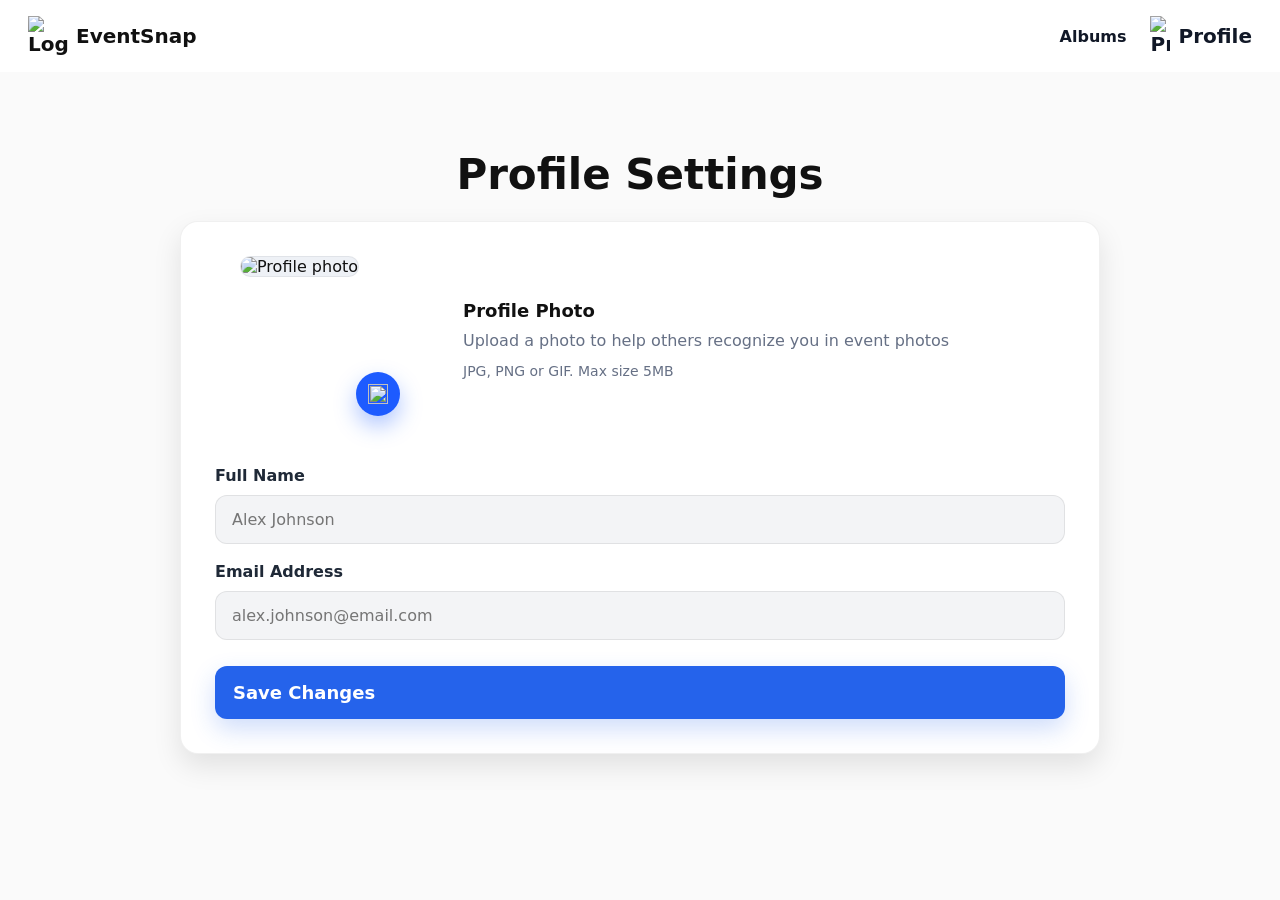
==== profile.html @ c73d5fc5 "Initial commit" ====
<!DOCTYPE html>
<html lang="en">
<head>
  <meta charset="UTF-8" />
  <meta name="viewport" content="width=device-width, initial-scale=1.0" />
  <title>EventSnap - Profile</title>
  <link rel="stylesheet" href="styles.css" />
</head>

<body>

  <!-- NAVBAR -->
  <nav class="navbar">
    <div class="logo">
        <img src="images/mainlogo.png" alt="Logo" width="40"/>
        <span>EventSnap</span>
    </div>
    <div class="nav-links">
    <a href="index.html">Albums</a>
     <a href="profile.html" class="nav-profile">
    <div class="logo">
    <img src="images/user.png" alt="Profile" class="nav-icon" width="20">
    Profile
    </div>
  </a>
</div>

</nav> 

  <main class="container">
    <h1 class="page-title">Profile Settings</h1>

    <div class="profile-card">
      <div class="profile-row">
        <div class="profile-left">
          <div class="profile-photo-wrap">
            <img id="profile-preview" class="profile-photo" src="images/user.png" alt="Profile photo"/>
            <button class="photo-edit-btn" id="photo-edit-btn" type="button" aria-label="Upload profile photo">
              <img src="images/camera.png" alt="" class="camera-icon">
            </button>
          </div>
        </div>

        <div class="profile-right">
          <h3 class="section-title">Profile Photo</h3>
          <p class="muted">
            Upload a photo to help others recognize you in event photos
          </p>
          <p class="muted small">
            JPG, PNG or GIF. Max size 5MB
          </p>
        </div>
      </div>

      <div class="form-group">
        <label for="full-name">Full Name</label>
        <input id="full-name" type="text" placeholder="Alex Johnson" />
      </div>

      <div class="form-group">
        <label for="email">Email Address</label>
        <input id="email" type="email" placeholder="alex.johnson@email.com" />
      </div>

      <button class="btn-primary btn-wide" id="save-btn" type="button">
        Save Changes
      </button>

      <!-- Hidden input for profile photo -->
      <input type="file" id="profile-file" accept="image/*" style="display:none" />
    </div>
  </main>

  <script>

    const API_BASE = "http://127.0.0.1:8001";

    async function loadProfilePhoto() {
  const res = await fetch(`${API_BASE}/profile`);
  const data = await res.json();
  if (data.photo_url) {
    preview.src = API_BASE + data.photo_url;
  }
}

    // Simple front-end only behavior (no backend yet):
    // 1) pick photo -> preview updates
    // 2) save name/email -> stored in localStorage so it persists on refresh

    const photoEditBtn = document.getElementById("photo-edit-btn");
    const fileInput = document.getElementById("profile-file");
    const preview = document.getElementById("profile-preview");

    const nameInput = document.getElementById("full-name");
    const emailInput = document.getElementById("email");
    const saveBtn = document.getElementById("save-btn");

    // Load saved profile info (frontend-only)
    function loadProfile() {
      const savedName = localStorage.getItem("profile_name");
      const savedEmail = localStorage.getItem("profile_email");
      const savedPhoto = localStorage.getItem("profile_photo_dataurl");

      if (savedName) nameInput.value = savedName;
      if (savedEmail) emailInput.value = savedEmail;
      if (savedPhoto) preview.src = savedPhoto;
    }

    // Open file picker when camera button clicked
    photoEditBtn.addEventListener("click", () => fileInput.click());

    // Preview selected image (frontend-only)
    fileInput.addEventListener("change", async () => {
  const file = fileInput.files[0];
  if (!file) return;

  if (file.size > 5 * 1024 * 1024) {
    alert("File too large. Max 5MB.");
    fileInput.value = "";
    return;
  }

  const formData = new FormData();
  formData.append("photo", file); // must match backend param name: photo

  const res = await fetch(`${API_BASE}/profile/upload`, {
    method: "POST",
    body: formData
  });

  if (!res.ok) {
    alert("Profile upload failed");
    return;
  }

  const data = await res.json();
  preview.src = API_BASE + data.photo_url;  // show saved image
  fileInput.value = "";
});


    // Save name/email (frontend-only)
    saveBtn.addEventListener("click", () => {
      localStorage.setItem("profile_name", nameInput.value.trim());
      localStorage.setItem("profile_email", emailInput.value.trim());
      alert("Saved (locally for now).");
    });

    loadProfilePhoto();
    loadProfile(); // if you still keep name/email in localStorage for now

  </script>

</body>
</html>
---- styles.css ----
* {
  box-sizing: border-box;
  margin: 0;
  padding: 0;
  font-family: system-ui, -apple-system, BlinkMacSystemFont, sans-serif;
}

body {
  background: #fafafa;
  color: #111;
}

/* NAVBAR */
.navbar {
  display: flex;
  align-items: center;
  justify-content: space-between;
  padding: 16px 28px;
  background: white;
}

.nav-links {
  display: flex;
  align-items: center;
  gap: 24px;
}

.nav-links a {
  text-decoration: none;
  color: #111827;
  font-weight: 600;
}


.logo {
  display: flex;
  align-items: center;
  gap: 8px;
  font-size: 20px;
  font-weight: 600;
}

/* MAIN */
.container {
  padding: 48px 64px;
}

h1 {
  font-size: 36px;
  margin-bottom: 8px;
}

.subtitle {
  color: #666;
  margin-bottom: 32px;
}

/* GRID */
.album-grid {
  display: grid;
  grid-template-columns: repeat(auto-fill, minmax(320px, 1fr));
  gap: 32px;
}

/* CARD */
.album-card {
  background: white;
  border-radius: 16px;
  overflow: hidden;
  box-shadow: 0 10px 20px rgba(0,0,0,0.08);
  transition: transform 0.2s ease, box-shadow 0.2s ease;
  cursor: pointer;
}

.album-card:hover {
  transform: translateY(-4px);
  box-shadow: 0 15px 30px rgba(0,0,0,0.12);
}

.album-card img {
  width: 100%;
  height: 220px;
  object-fit: cover;
}

.album-info {
  padding: 16px 20px;
}

.album-info h3 {
  font-size: 18px;
  margin-bottom: 8px;
}

.meta {
  display: flex;
  align-items: center;
  gap: 145px;
}

.meta-label{
    display: flex;
    align-items: center;
    gap: 5px;
}

.meta img {
  width: 20px;   
  height: 20px;  
  object-fit: contain;
}
/* Make album cards clickable links without blue underline */
.album-grid a {
  text-decoration: none;
  color: inherit;
  display: block;
}

/* Event page: back link */
.back-link {
  display: inline-flex;
  align-items: center;
  gap: 8px;
  text-decoration: none;
  color: #6b7280;
  font-weight: 600;
  margin-bottom: 18px;
}
.back-link:hover {
  color: #374151;
}

/* Event page: header row with title + upload button */
.header-row {
  display: flex;
  align-items: flex-start;
  justify-content: space-between;
  gap: 24px;
  margin-bottom: 18px;
}

/* Your event page uses .title for the big heading */
.title {
  margin: 0;
  font-size: 52px;
  line-height: 1.05;
  letter-spacing: -1px;
}

/* Photo count under title */
.count {
  margin-top: 12px;
  font-size: 20px;
  color: #6b7280;
  font-weight: 600;
}

/* Upload button (blue pill button) */
.btn-primary {
  margin-top: 10px;
  border: 0;
  background: #2563eb;
  color: #fff;
  padding: 14px 22px;
  border-radius: 14px;
  font-weight: 700;
  font-size: 16px;
  display: inline-flex;
  align-items: center;
  gap: 10px;
  cursor: pointer;
  box-shadow: 0 10px 24px rgba(37, 99, 235, 0.22);
}
.btn-primary:hover {
  background: #1d4ed8;
}
.btn-icon {
  display: inline-flex;
}
/* Pills container - BLUE background */
.pills {
  display: inline-flex;
  gap: 10px;
  background: #2563eb;
  padding: 8px;
  border-radius: 999px;

  position: relative;
  z-index: 0;

  /* spacing so it doesn't overlap the grid */
  margin: 18px 0 28px 0;
}

/* Pill buttons */
.pill {
  border: none;
  background-color: transparent;   /* important: use background-color */
  color: #e0e7ff;
  padding: 12px 18px;
  border-radius: 999px;
  font-weight: 600;
  display: inline-flex;
  align-items: center;
  gap: 8px;
  cursor: pointer;

  /* transitions */
  transition: background-color 200ms ease, color 200ms ease, box-shadow 200ms ease, transform 200ms ease;
}

/* Active pill */
.pill.pill-active {
  background-color: #ffffff;
  color: #1e3a8a;
  box-shadow: 0 4px 14px rgba(0,0,0,0.15);
  transform: translateY(-1px);
}

/* Icon inside pill */
.pill img {
  transition: filter 200ms ease;
  filter: brightness(0) invert(1);
}

.pill.pill-active img {
  filter: none;
}


/* Photo grid on event page */
.grid{
  margin-top: 0;            /* avoid stacking upward */
  display: grid;
  grid-template-columns: repeat(4, 1fr);
  gap: 18px;
}


.tile {
  border-radius: 18px;
  overflow: hidden;
  background: #e5e7eb;
  box-shadow: 0 10px 22px rgba(17, 24, 39, 0.08);
}

.tile img {
  width: 100%;
  height: 230px;
  object-fit: cover;
  display: block;
}

.tile {
  position: relative;
}

.delete-btn {
  position: absolute;
  top: 6px;
  right: 6px;
  border: none;
  background: rgba(0,0,0,0.7);
  color: white;
  font-size: 14px;
  border-radius: 50%;
  width: 24px;
  height: 24px;
  cursor: pointer;
}

.delete-btn:hover {
  background: red;
}



/* profile page stuff */
.page-title {
  font-size: 42px;
  font-weight: 800;
  margin: 30px 0 22px;
  text-align: center;
}

.profile-card {
  max-width: 920px;
  margin: 0 auto 60px;
  background: #fff;
  border-radius: 18px;
  padding: 34px;
  box-shadow: 0 12px 28px rgba(0,0,0,0.10);
  border: 1px solid rgba(0,0,0,0.06);
}

.profile-row {
  display: flex;
  gap: 28px;
  align-items: center;
  padding-bottom: 22px;
}

.profile-left {
  width: 220px;
  display: flex;
  justify-content: center;
}

.profile-photo-wrap {
  position: relative;
  width: 170px;
  height: 170px;
}

.profile-photo {
  width: 170px;
  height: 170px;
  border-radius: 999px;
  object-fit: cover;
  background: #eef1f6;
  border: 1px solid rgba(0,0,0,0.06);
}

.photo-edit-btn {
  position: absolute;
  right: 10px;
  bottom: 10px;
  width: 44px;
  height: 44px;
  border-radius: 999px;
  border: none;
  cursor: pointer;
  background: #1d5bff;
  display: grid;
  place-items: center;
  box-shadow: 0 10px 22px rgba(29,91,255,0.35);
}

.camera-icon {
  width: 20px;
  height: 20px;
}

.profile-right {
  flex: 1;
}

.section-title {
  margin: 0 0 8px;
  font-size: 18px;
  font-weight: 700;
}

.muted {
  margin: 0;
  color: #667085;
  line-height: 1.5;
}

.muted.small {
  margin-top: 8px;
  font-size: 14px;
}

.form-group {
  margin-top: 18px;
}

.form-group label {
  display: block;
  font-weight: 700;
  margin-bottom: 10px;
  color: #1f2937;
}

.form-group input {
  width: 100%;
  padding: 14px 16px;
  border-radius: 12px;
  border: 1px solid rgba(0,0,0,0.08);
  background: #f3f4f6;
  outline: none;
  font-size: 16px;
}

.form-group input:focus {
  border-color: rgba(29,91,255,0.55);
  background: #fff;
}

.btn-wide {
  width: 100%;
  margin-top: 26px;
  padding: 16px 18px;
  border-radius: 12px;
  font-size: 18px;
}

/* Mobile */
@media (max-width: 760px) {
  .page-title { font-size: 32px; }
  .profile-row { flex-direction: column; align-items: flex-start; }
  .profile-left { width: 100%; justify-content: flex-start; }
}
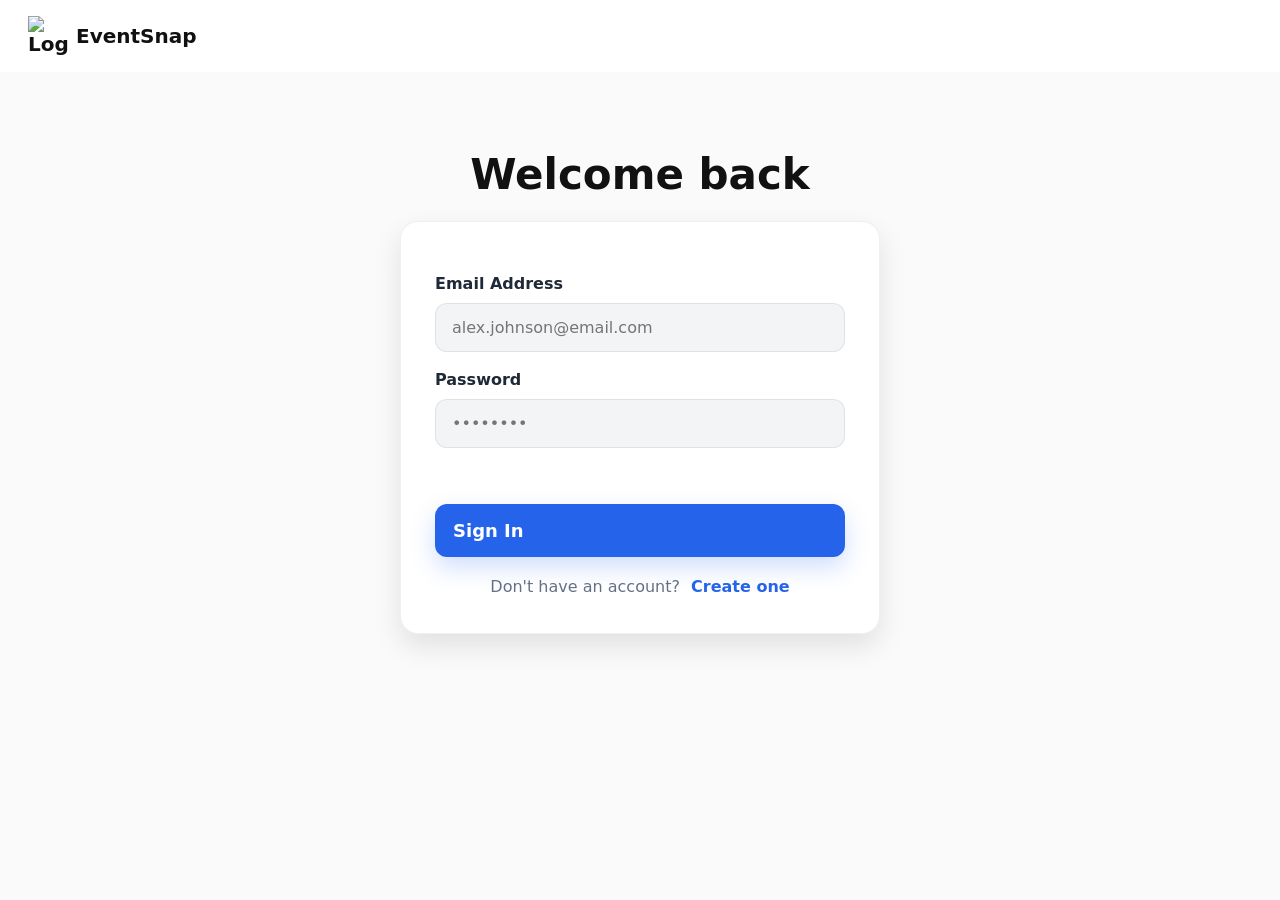
==== commit 5b726af2: "Add auth, dynamic events, SQLite database, background face encoding, and bulk download - Token-based" ====
--- a/profile.html
+++ b/profile.html
@@ -16,16 +16,16 @@
         <span>EventSnap</span>
     </div>
     <div class="nav-links">
-    <a href="index.html">Albums</a>
-     <a href="profile.html" class="nav-profile">
-    <div class="logo">
-    <img src="images/user.png" alt="Profile" class="nav-icon" width="20">
-    Profile
+      <a href="index.html">Albums</a>
+      <a href="profile.html" class="nav-profile">
+        <div class="logo">
+          <img src="images/user.png" alt="Profile" class="nav-icon" width="20">
+          Profile
+        </div>
+      </a>
+      <a href="#" id="logout-link">Logout</a>
     </div>
-  </a>
-</div>
-
-</nav> 
+  </nav>
 
   <main class="container">
     <h1 class="page-title">Profile Settings</h1>
@@ -62,6 +62,8 @@
         <input id="email" type="email" placeholder="alex.johnson@email.com" />
       </div>
 
+      <p class="form-error" id="error-msg"></p>
+
       <button class="btn-primary btn-wide" id="save-btn" type="button">
         Save Changes
       </button>
@@ -71,84 +73,92 @@
     </div>
   </main>
 
+  <script src="app.js"></script>
   <script>
-
-    const API_BASE = "http://127.0.0.1:8001";
-
-    async function loadProfilePhoto() {
-  const res = await fetch(`${API_BASE}/profile`);
-  const data = await res.json();
-  if (data.photo_url) {
-    preview.src = API_BASE + data.photo_url;
-  }
-}
-
-    // Simple front-end only behavior (no backend yet):
-    // 1) pick photo -> preview updates
-    // 2) save name/email -> stored in localStorage so it persists on refresh
+    requireAuth();
 
     const photoEditBtn = document.getElementById("photo-edit-btn");
     const fileInput = document.getElementById("profile-file");
     const preview = document.getElementById("profile-preview");
-
     const nameInput = document.getElementById("full-name");
     const emailInput = document.getElementById("email");
     const saveBtn = document.getElementById("save-btn");
+    const errorMsg = document.getElementById("error-msg");
 
-    // Load saved profile info (frontend-only)
-    function loadProfile() {
-      const savedName = localStorage.getItem("profile_name");
-      const savedEmail = localStorage.getItem("profile_email");
-      const savedPhoto = localStorage.getItem("profile_photo_dataurl");
+    document.getElementById("logout-link").addEventListener("click", (e) => {
+      e.preventDefault();
+      logout();
+    });
 
-      if (savedName) nameInput.value = savedName;
-      if (savedEmail) emailInput.value = savedEmail;
-      if (savedPhoto) preview.src = savedPhoto;
+    async function loadProfile() {
+      const res = await authFetch("/me");
+      const user = await res.json();
+
+      nameInput.value = user.name || "";
+      emailInput.value = user.email || "";
+      if (user.photo_url) {
+        preview.src = API_BASE + user.photo_url;
+      }
     }
 
-    // Open file picker when camera button clicked
     photoEditBtn.addEventListener("click", () => fileInput.click());
 
-    // Preview selected image (frontend-only)
     fileInput.addEventListener("change", async () => {
-  const file = fileInput.files[0];
-  if (!file) return;
+      const file = fileInput.files[0];
+      if (!file) return;
 
-  if (file.size > 5 * 1024 * 1024) {
-    alert("File too large. Max 5MB.");
-    fileInput.value = "";
-    return;
-  }
+      if (file.size > 5 * 1024 * 1024) {
+        alert("File too large. Max 5MB.");
+        fileInput.value = "";
+        return;
+      }
 
-  const formData = new FormData();
-  formData.append("photo", file); // must match backend param name: photo
+      const formData = new FormData();
+      formData.append("photo", file); // must match backend param name: photo
 
-  const res = await fetch(`${API_BASE}/profile/upload`, {
-    method: "POST",
-    body: formData
-  });
+      const res = await authFetch("/me/photo", {
+        method: "POST",
+        body: formData
+      });
 
-  if (!res.ok) {
-    alert("Profile upload failed");
-    return;
-  }
+      if (!res.ok) {
+        alert("Profile upload failed");
+        return;
+      }
 
-  const data = await res.json();
-  preview.src = API_BASE + data.photo_url;  // show saved image
-  fileInput.value = "";
-});
+      const data = await res.json();
+      preview.src = API_BASE + data.photo_url;
+      fileInput.value = "";
 
-
-    // Save name/email (frontend-only)
-    saveBtn.addEventListener("click", () => {
-      localStorage.setItem("profile_name", nameInput.value.trim());
-      localStorage.setItem("profile_email", emailInput.value.trim());
-      alert("Saved (locally for now).");
+      if (!data.face_found) {
+        alert("We couldn't detect a face in that photo. \"Photos with Me\" won't work until you upload a clear photo of your face.");
+      }
     });
 
-    loadProfilePhoto();
-    loadProfile(); // if you still keep name/email in localStorage for now
+    saveBtn.addEventListener("click", async () => {
+      errorMsg.textContent = "";
 
+      const res = await authFetch("/me", {
+        method: "PUT",
+        headers: { "Content-Type": "application/json" },
+        body: JSON.stringify({
+          name: nameInput.value.trim(),
+          email: emailInput.value.trim()
+        })
+      });
+
+      const data = await res.json().catch(() => ({}));
+
+      if (!res.ok) {
+        errorMsg.textContent = data.detail || "Failed to save changes.";
+        return;
+      }
+
+      localStorage.setItem("eventsnap_user", JSON.stringify(data));
+      alert("Profile saved.");
+    });
+
+    loadProfile();
   </script>
 
 </body>
--- a/styles.css
+++ b/styles.css
@@ -396,6 +396,94 @@
   font-size: 18px;
 }
 
+/* Secondary / danger buttons (event page actions) */
+.btn-secondary {
+  margin-top: 10px;
+  border: 1px solid rgba(0,0,0,0.12);
+  background: #fff;
+  color: #1f2937;
+  padding: 14px 22px;
+  border-radius: 14px;
+  font-weight: 700;
+  font-size: 16px;
+  display: inline-flex;
+  align-items: center;
+  gap: 10px;
+  cursor: pointer;
+  box-shadow: 0 6px 16px rgba(0,0,0,0.06);
+}
+.btn-secondary:hover {
+  background: #f3f4f6;
+}
+
+.btn-danger {
+  margin-top: 10px;
+  border: 0;
+  background: #dc2626;
+  color: #fff;
+  padding: 14px 22px;
+  border-radius: 14px;
+  font-weight: 700;
+  font-size: 16px;
+  display: inline-flex;
+  align-items: center;
+  gap: 10px;
+  cursor: pointer;
+  box-shadow: 0 10px 24px rgba(220, 38, 38, 0.22);
+}
+.btn-danger:hover {
+  background: #b91c1c;
+}
+
+/* Action buttons on event page header */
+.header-actions {
+  display: flex;
+  flex-wrap: wrap;
+  gap: 10px;
+  justify-content: flex-end;
+}
+
+/* Inline form errors */
+.form-error {
+  color: #dc2626;
+  font-weight: 600;
+  margin-top: 14px;
+  min-height: 1em;
+}
+
+/* Login / register card */
+.auth-card {
+  max-width: 480px;
+}
+
+.auth-toggle {
+  margin-top: 18px;
+  text-align: center;
+}
+
+.auth-toggle a {
+  color: #2563eb;
+  font-weight: 700;
+  text-decoration: none;
+  margin-left: 6px;
+}
+
+/* Create event form on albums page */
+.create-event-card {
+  max-width: 560px;
+  margin: 0 0 32px;
+}
+
+.form-actions {
+  display: flex;
+  gap: 12px;
+}
+
+.empty-msg {
+  margin-top: 24px;
+  font-size: 18px;
+}
+
 /* Mobile */
 @media (max-width: 760px) {
   .page-title { font-size: 32px; }
